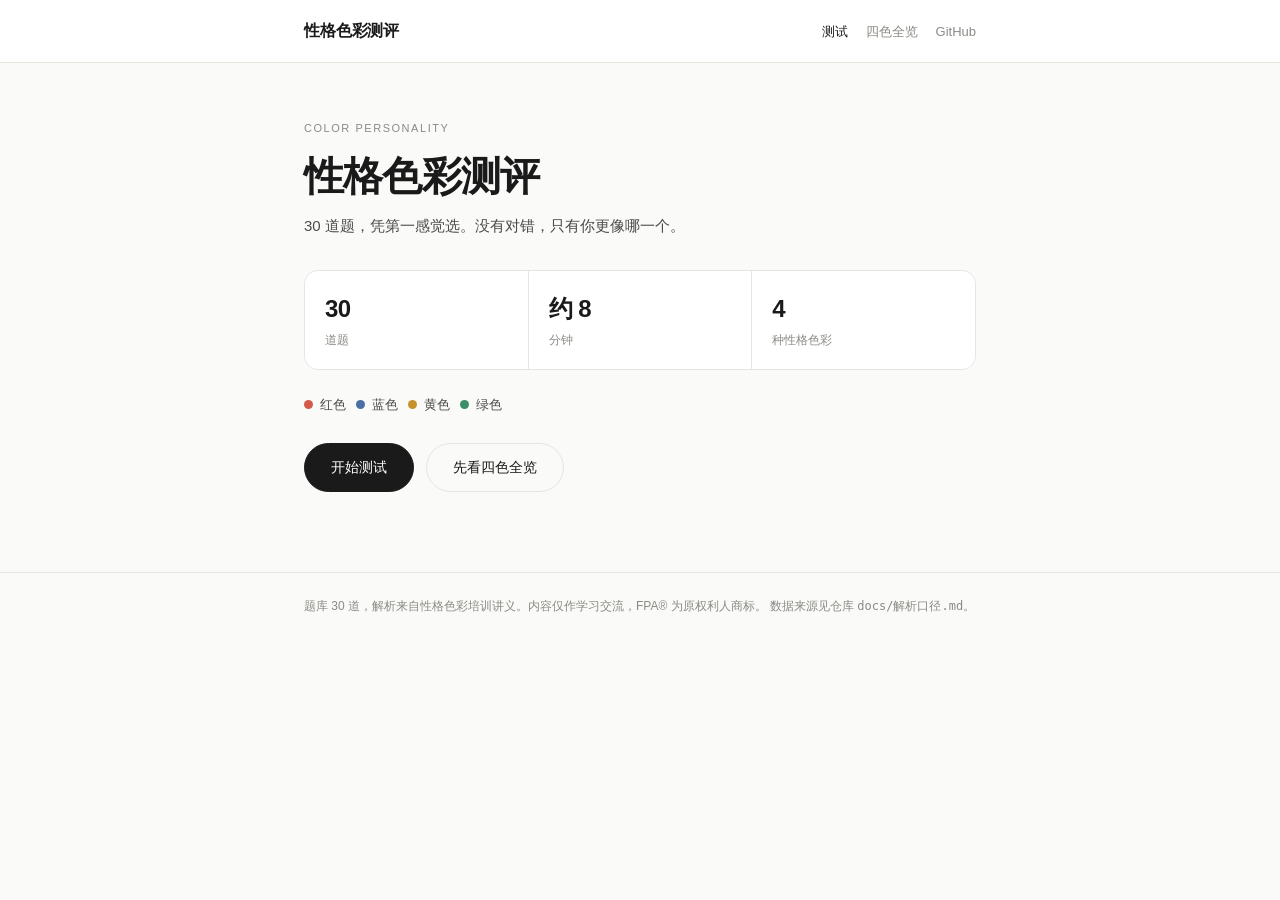
==== web/index.html @ 9d360f51 "性格色彩测评：30 题测试 + 四色解析 - data/questions.json：30 道题库，A=红 B=蓝 C=黄 D=绿 - data/colors.json：四色解析，逐条照录 Leade" ====
<!DOCTYPE html>
<html lang="zh-CN">
<head>
<meta charset="UTF-8">
<meta name="viewport" content="width=device-width, initial-scale=1">
<title>性格色彩测评 · Color Personality</title>
<meta name="description" content="30 道题测出你的性格主色，并给出完整的性格解析与协作建议。">
<link rel="icon" href="data:image/svg+xml,%3Csvg xmlns='http://www.w3.org/2000/svg' viewBox='0 0 32 32'%3E%3Ccircle cx='9' cy='9' r='6' fill='%23D4594A'/%3E%3Ccircle cx='23' cy='9' r='6' fill='%234A6FA5'/%3E%3Ccircle cx='9' cy='23' r='6' fill='%23C8922A'/%3E%3Ccircle cx='23' cy='23' r='6' fill='%233A8E6A'/%3E%3C/svg%3E">
<link rel="stylesheet" href="assets/style.css">
</head>
<body>

<header class="site-head">
  <div class="wrap">
    <span class="brand">性格色彩测评</span>
    <nav class="site-nav">
      <a href="index.html" class="is-active">测试</a>
      <a href="colors.html">四色全览</a>
      <a href="https://github.com/Billsecond888/color-personality">GitHub</a>
    </nav>
  </div>
</header>

<main>
  <section class="view is-active" data-view="start">
    <div class="wrap" id="startInner"></div>
  </section>

  <section class="view" data-view="quiz">
    <div id="quizInner"></div>
  </section>

  <section class="view" data-view="result">
    <div id="resultInner"></div>
  </section>
</main>

<footer class="site-foot">
  <div class="wrap">
    题库 30 道，解析来自性格色彩培训讲义。内容仅作学习交流，FPA® 为原权利人商标。
    数据来源见仓库 <code>docs/解析口径.md</code>。
  </div>
</footer>

<script src="assets/data.js"></script>
<script src="assets/app.js"></script>
</body>
</html>
---- web/assets/style.css ----
/* ============================================================
   性格色彩测评 · 样式
   配色沿用四色主色，其余为中性灰阶，避免装饰性渐变
   ============================================================ */

:root {
  --red: #D4594A;
  --blue: #4A6FA5;
  --yellow: #C8922A;
  --green: #3A8E6A;

  --bg: #FAFAF8;
  --surface: #FFFFFF;
  --ink: #1A1A1A;
  --ink-2: #4A4A48;
  --ink-3: #8A8A85;
  --line: #E6E5E0;
  --line-soft: #F0EFEB;

  --radius: 14px;
  --radius-sm: 8px;

  --font-sans: -apple-system, BlinkMacSystemFont, "SF Pro Text", "PingFang SC",
    "Hiragino Sans GB", "Microsoft YaHei", sans-serif;
  --font-display: "Outfit", -apple-system, BlinkMacSystemFont, "PingFang SC", sans-serif;

  --maxw: 720px;
}

* { box-sizing: border-box; margin: 0; padding: 0; }

html { -webkit-text-size-adjust: 100%; }

body {
  font-family: var(--font-sans);
  background: var(--bg);
  color: var(--ink);
  line-height: 1.65;
  -webkit-font-smoothing: antialiased;
  font-size: 15px;
}

.wrap {
  max-width: var(--maxw);
  margin: 0 auto;
  padding: 0 24px;
}

/* ---------- 顶部 ---------- */
.site-head {
  border-bottom: 1px solid var(--line);
  background: var(--surface);
}
.site-head .wrap {
  display: flex;
  align-items: baseline;
  justify-content: space-between;
  gap: 16px;
  padding-top: 18px;
  padding-bottom: 18px;
  flex-wrap: wrap;
}
.brand {
  font-family: var(--font-display);
  font-size: 16px;
  font-weight: 600;
  letter-spacing: -0.01em;
}
.site-nav { display: flex; gap: 18px; font-size: 13px; }
.site-nav a { color: var(--ink-3); text-decoration: none; }
.site-nav a:hover { color: var(--ink); }
.site-nav a.is-active { color: var(--ink); font-weight: 500; }

/* ---------- 视图切换 ---------- */
.view { display: none; padding: 56px 0 80px; }
.view.is-active { display: block; }

/* ---------- 通用排版 ---------- */
.eyebrow {
  font-family: var(--font-display);
  font-size: 11px;
  letter-spacing: 0.14em;
  text-transform: uppercase;
  color: var(--ink-3);
  margin-bottom: 14px;
}
h1 {
  font-family: var(--font-display);
  font-size: clamp(28px, 5vw, 40px);
  font-weight: 600;
  letter-spacing: -0.02em;
  line-height: 1.2;
  margin-bottom: 14px;
}
h2 {
  font-family: var(--font-display);
  font-size: 20px;
  font-weight: 600;
  letter-spacing: -0.01em;
  margin-bottom: 4px;
}
.lede { color: var(--ink-2); font-size: 15px; max-width: 56ch; }
.muted { color: var(--ink-3); font-size: 13px; }

.section { margin-top: 40px; }
.section-head {
  display: flex;
  align-items: baseline;
  justify-content: space-between;
  gap: 12px;
  padding-bottom: 10px;
  border-bottom: 1px solid var(--line);
  margin-bottom: 18px;
}

/* ---------- 按钮 ---------- */
.btn {
  display: inline-flex;
  align-items: center;
  gap: 8px;
  padding: 12px 26px;
  border: 1px solid var(--ink);
  background: var(--ink);
  color: #fff;
  border-radius: 999px;
  font-family: var(--font-display);
  font-size: 14px;
  font-weight: 500;
  cursor: pointer;
  text-decoration: none;
  transition: transform .2s ease, box-shadow .2s ease, opacity .2s ease;
}
.btn:hover { transform: translateY(-1px); box-shadow: 0 6px 18px rgba(0,0,0,.14); }
.btn:disabled { opacity: .45; cursor: default; transform: none; box-shadow: none; }
.btn-ghost {
  background: transparent;
  color: var(--ink);
  border-color: var(--line);
}
.btn-ghost:hover { border-color: var(--ink); box-shadow: none; }

.btn-row { display: flex; gap: 12px; flex-wrap: wrap; margin-top: 28px; }

/* ---------- 开场 ---------- */
.start-meta {
  display: grid;
  grid-template-columns: repeat(auto-fit, minmax(120px, 1fr));
  gap: 1px;
  background: var(--line);
  border: 1px solid var(--line);
  border-radius: var(--radius);
  overflow: hidden;
  margin-top: 32px;
}
.start-meta div { background: var(--surface); padding: 18px 20px; }
.start-meta dt {
  font-family: var(--font-display);
  font-size: 24px;
  font-weight: 600;
  letter-spacing: -0.02em;
}
.start-meta dd { font-size: 12px; color: var(--ink-3); margin-top: 2px; }

.color-chips { display: flex; gap: 10px; margin-top: 24px; flex-wrap: wrap; }
.chip {
  display: inline-flex;
  align-items: center;
  gap: 7px;
  font-size: 13px;
  color: var(--ink-2);
}
.dot { width: 9px; height: 9px; border-radius: 50%; display: inline-block; }

/* ---------- 答题 ---------- */
.progress {
  position: sticky;
  top: 0;
  z-index: 10;
  background: rgba(250,250,248,.94);
  backdrop-filter: saturate(150%) blur(8px);
  border-bottom: 1px solid var(--line-soft);
  padding: 12px 0;
  margin-bottom: 32px;
}
.progress-row {
  display: flex;
  align-items: center;
  justify-content: space-between;
  font-size: 12px;
  color: var(--ink-3);
  margin-bottom: 8px;
}
.progress-num { font-family: var(--font-display); color: var(--ink); font-weight: 500; }
.bar { height: 2px; background: var(--line); overflow: hidden; }
.bar span { display: block; height: 100%; width: 0; background: var(--ink); transition: width .3s ease; }

.q-text {
  font-family: var(--font-display);
  font-size: clamp(18px, 3.2vw, 23px);
  font-weight: 500;
  letter-spacing: -0.01em;
  line-height: 1.45;
  margin-bottom: 26px;
}

.options { display: flex; flex-direction: column; gap: 10px; }
.opt {
  display: flex;
  gap: 14px;
  align-items: flex-start;
  width: 100%;
  text-align: left;
  padding: 16px 18px;
  background: var(--surface);
  border: 1px solid var(--line);
  border-radius: var(--radius-sm);
  cursor: pointer;
  font-family: inherit;
  font-size: 14.5px;
  line-height: 1.6;
  color: var(--ink);
  transition: border-color .18s ease, background .18s ease, transform .18s ease;
}
.opt:hover { border-color: var(--ink-3); transform: translateX(2px); }
.opt.is-picked { border-color: var(--pick); background: var(--pick-soft); }
.opt-key {
  flex: none;
  width: 22px;
  height: 22px;
  border-radius: 50%;
  border: 1px solid var(--line);
  display: grid;
  place-items: center;
  font-family: var(--font-display);
  font-size: 11px;
  font-weight: 600;
  color: var(--ink-3);
  margin-top: 2px;
}
.opt.is-picked .opt-key { border-color: var(--pick); background: var(--pick); color: #fff; }

.q-nav { display: flex; justify-content: space-between; margin-top: 24px; }
.link-btn {
  background: none;
  border: none;
  color: var(--ink-3);
  font-family: inherit;
  font-size: 13px;
  cursor: pointer;
  padding: 4px 0;
}
.link-btn:hover { color: var(--ink); }
.link-btn:disabled { opacity: .35; cursor: default; }

/* ---------- 结果 ---------- */
.hero { text-align: left; }
.hero-badge {
  display: inline-flex;
  align-items: center;
  gap: 10px;
  padding: 7px 16px 7px 12px;
  border-radius: 999px;
  background: var(--pick-soft);
  border: 1px solid var(--pick-line);
  color: var(--pick);
  font-family: var(--font-display);
  font-size: 13px;
  font-weight: 600;
  margin-bottom: 18px;
}
.hero-title {
  font-family: var(--font-display);
  font-size: clamp(38px, 8vw, 64px);
  font-weight: 600;
  letter-spacing: -0.03em;
  line-height: 1.05;
  color: var(--pick);
}
.hero-motto {
  font-size: 16px;
  color: var(--ink-2);
  margin-top: 12px;
  font-style: italic;
}

.ratio-list { display: flex; flex-direction: column; gap: 12px; }
.ratio {
  display: grid;
  grid-template-columns: 54px 1fr 62px;
  align-items: center;
  gap: 12px;
  font-size: 13px;
}
.ratio-name { color: var(--ink-2); }
.ratio-bar { height: 6px; background: var(--line-soft); border-radius: 999px; overflow: hidden; }
.ratio-bar i { display: block; height: 100%; width: 0; border-radius: 999px; transition: width .8s cubic-bezier(.2,.8,.2,1); }
.ratio-val { font-family: var(--font-display); text-align: right; color: var(--ink-3); }

.facts {
  display: grid;
  grid-template-columns: repeat(auto-fit, minmax(200px, 1fr));
  gap: 1px;
  background: var(--line);
  border: 1px solid var(--line);
  border-radius: var(--radius);
  overflow: hidden;
}
.fact { background: var(--surface); padding: 18px 20px; }
.fact dt { font-size: 11px; letter-spacing: .1em; text-transform: uppercase; color: var(--ink-3); }
.fact dd { font-size: 15px; margin-top: 5px; }

.two-col { display: grid; grid-template-columns: 1fr 1fr; gap: 14px; }
@media (max-width: 620px) { .two-col { grid-template-columns: 1fr; } }

.panel {
  background: var(--surface);
  border: 1px solid var(--line);
  border-radius: var(--radius);
  padding: 20px;
}
.panel h3 {
  font-family: var(--font-display);
  font-size: 14px;
  font-weight: 600;
  margin-bottom: 14px;
  display: flex;
  align-items: center;
  gap: 8px;
}
.panel.accent { border-color: var(--pick-line); }
.panel.warn h3 { color: var(--ink-2); }

.tags { display: flex; flex-wrap: wrap; gap: 7px; }
.tag {
  font-size: 13px;
  padding: 5px 12px;
  border-radius: 999px;
  background: var(--line-soft);
  color: var(--ink-2);
}
.tag.pick { background: var(--pick-soft); color: var(--pick); }

.list { list-style: none; display: flex; flex-direction: column; gap: 9px; }
.list li {
  font-size: 14px;
  color: var(--ink-2);
  padding-left: 16px;
  position: relative;
  line-height: 1.6;
}
.list li::before {
  content: "";
  position: absolute;
  left: 0;
  top: 9px;
  width: 5px;
  height: 5px;
  border-radius: 50%;
  background: var(--ink-3);
}
.list.pick li::before { background: var(--pick); }

.figure { display: flex; gap: 14px; align-items: flex-start; }
.figure-name {
  font-family: var(--font-display);
  font-size: 15px;
  font-weight: 600;
  flex: none;
  min-width: 60px;
}
.figure-desc { font-size: 13.5px; color: var(--ink-2); line-height: 1.65; }

.sub-block + .sub-block { margin-top: 16px; padding-top: 16px; border-top: 1px solid var(--line-soft); }
.sub-block h4 {
  font-size: 12px;
  letter-spacing: .06em;
  color: var(--ink-3);
  font-weight: 500;
  margin-bottom: 8px;
}

/* ---------- 四色全览 ---------- */
.color-grid { display: grid; gap: 14px; grid-template-columns: repeat(auto-fit, minmax(300px, 1fr)); }
.color-card {
  background: var(--surface);
  border: 1px solid var(--line);
  border-left: 3px solid var(--pick);
  border-radius: var(--radius);
  padding: 22px;
}
.color-card .cc-head { display: flex; align-items: baseline; gap: 10px; margin-bottom: 4px; }
.color-card .cc-name {
  font-family: var(--font-display);
  font-size: 22px;
  font-weight: 600;
  color: var(--pick);
}
.color-card .cc-motto { font-size: 13px; color: var(--ink-3); font-style: italic; }
.color-card .cc-meta { font-size: 13.5px; color: var(--ink-2); margin: 12px 0; }

/* ---------- 页脚 ---------- */
.site-foot {
  border-top: 1px solid var(--line);
  padding: 24px 0 40px;
  font-size: 12px;
  color: var(--ink-3);
}
.site-foot a { color: var(--ink-3); }

@media (prefers-reduced-motion: reduce) {
  * { transition: none !important; animation: none !important; }
}
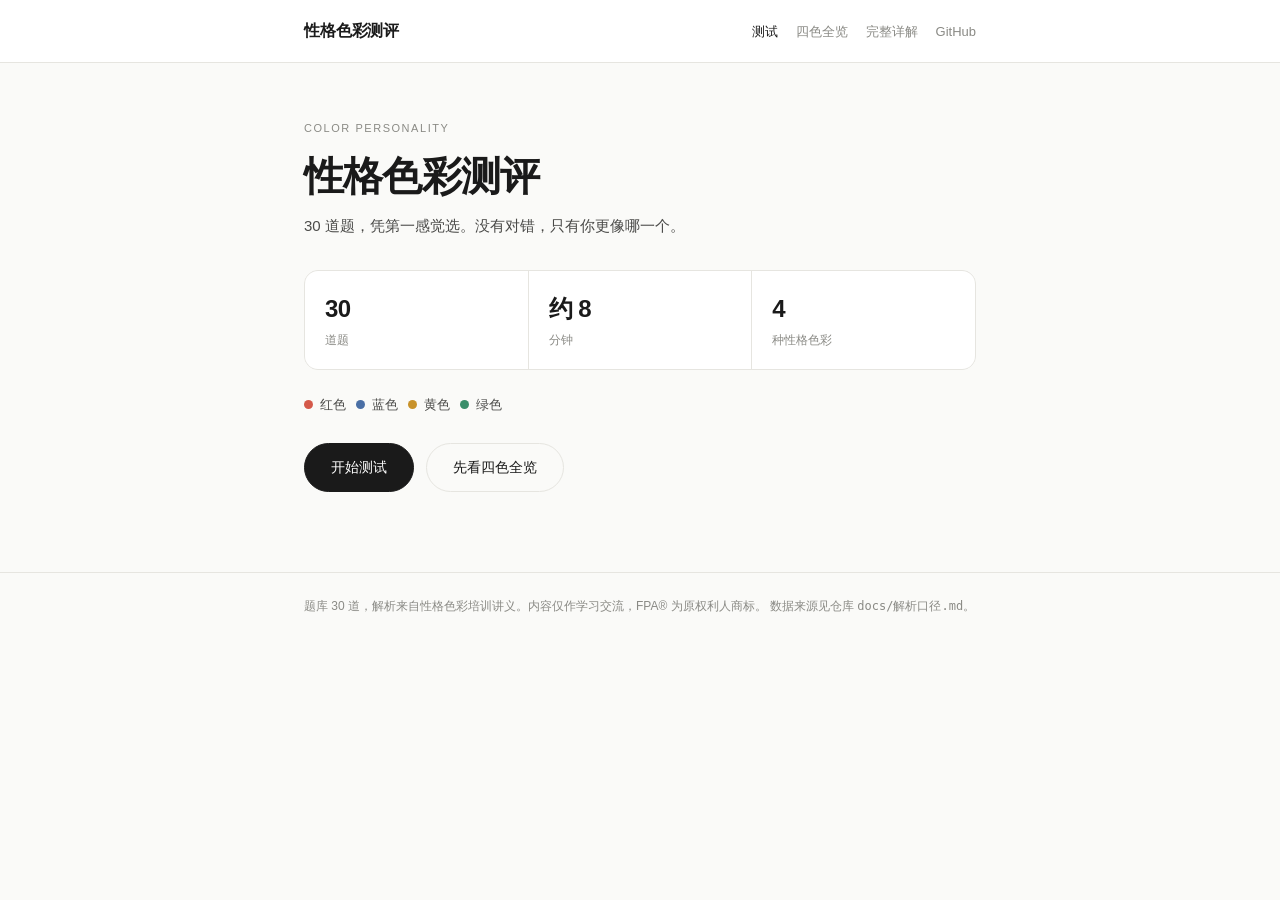
==== commit 6a9f9404: "新增可翻页网页 PPT：27 页完整详解 - web/deck.html：基于 guizang-ppt-skill「风格 A · 电子杂志风」模板生成的翻页演示   封面 / 四色总览 / 每色三页（" ====
--- a/web/index.html
+++ b/web/index.html
@@ -16,6 +16,7 @@
     <nav class="site-nav">
       <a href="index.html" class="is-active">测试</a>
       <a href="colors.html">四色全览</a>
+      <a href="deck.html">完整详解</a>
       <a href="https://github.com/Billsecond888/color-personality">GitHub</a>
     </nav>
   </div>
